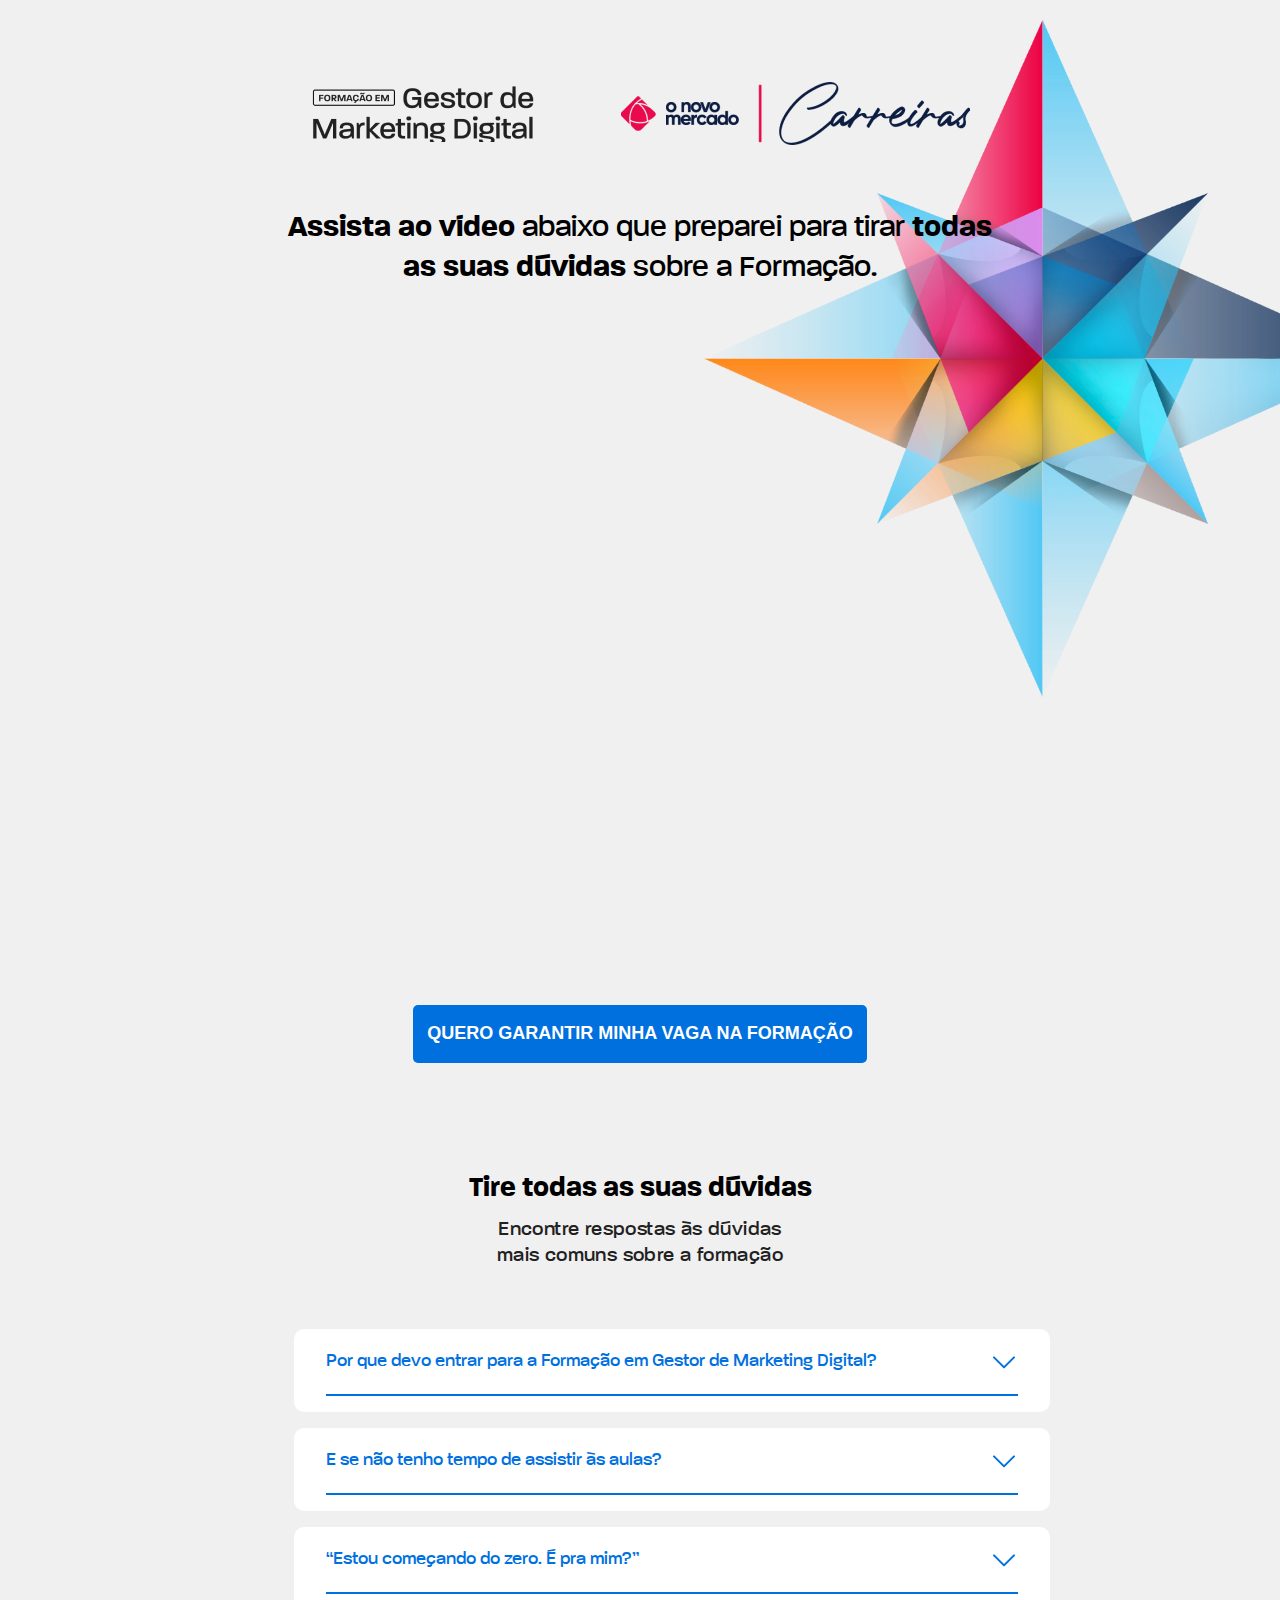
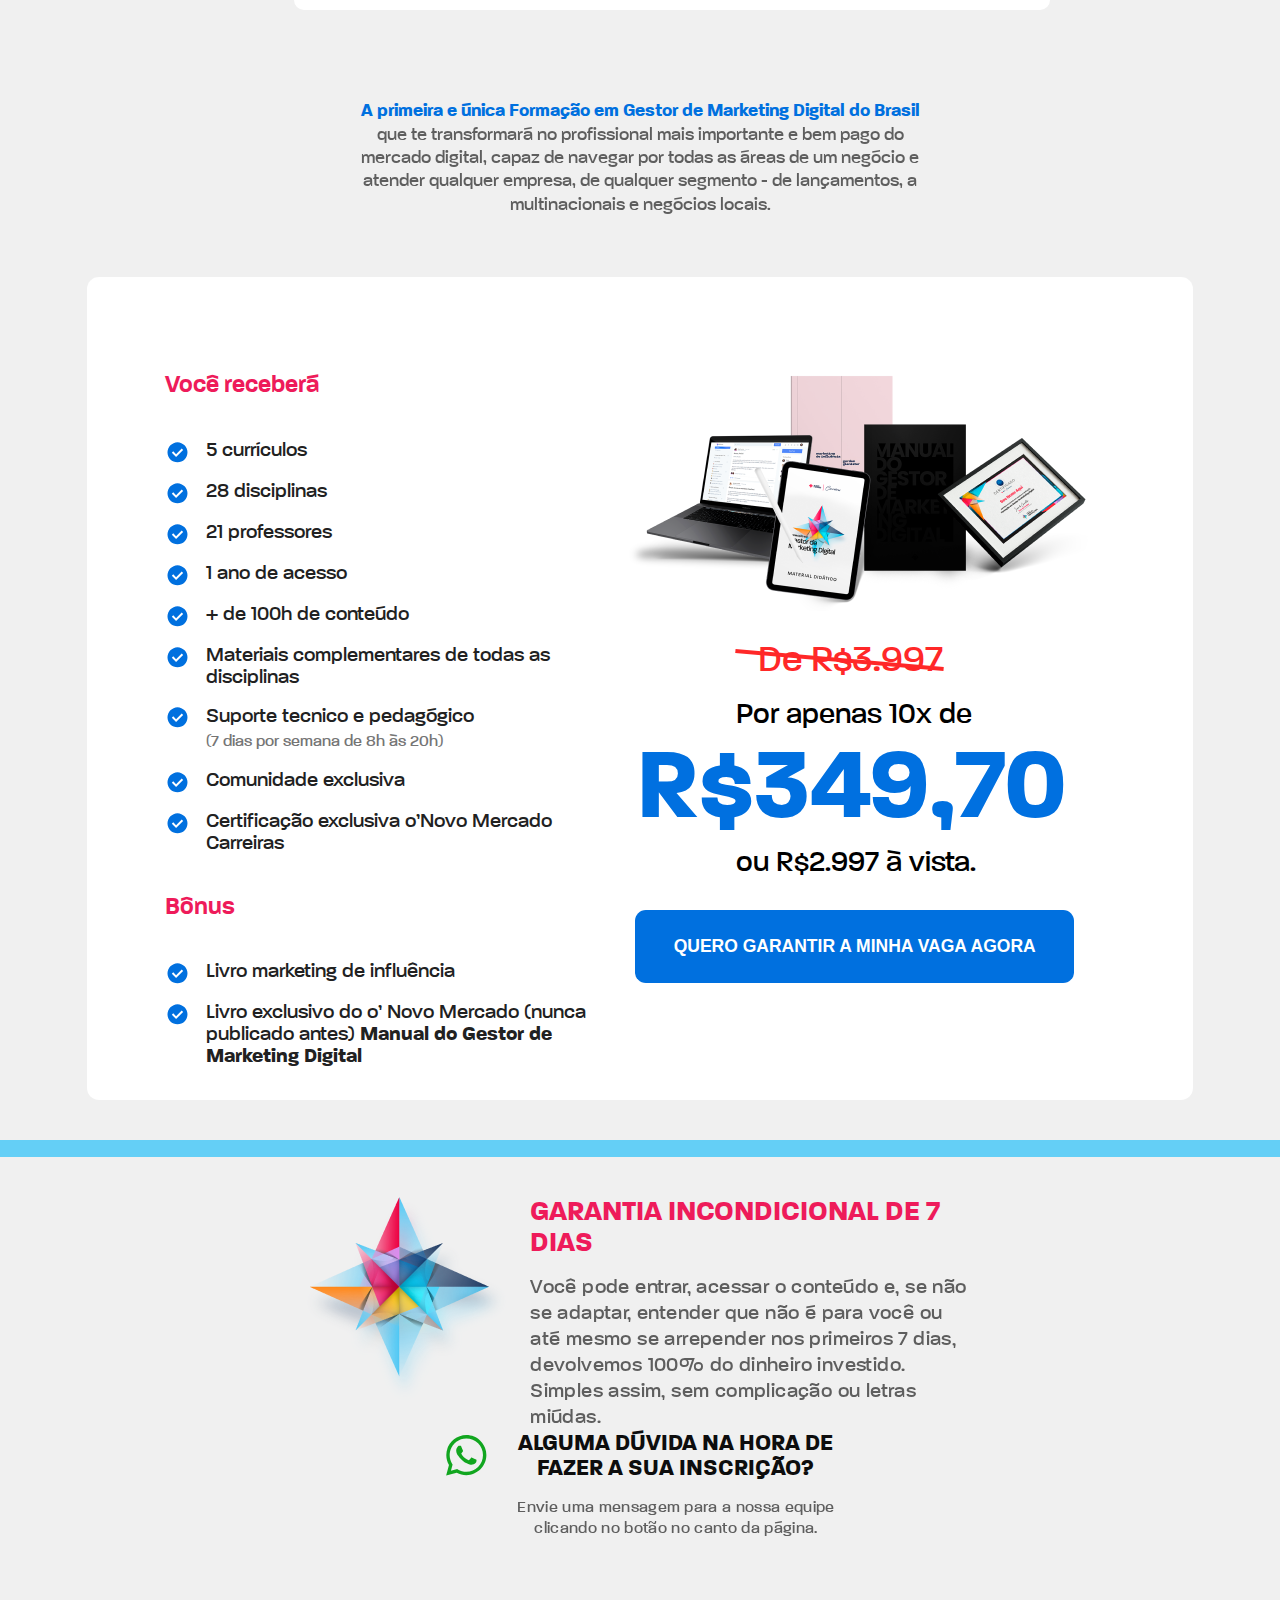
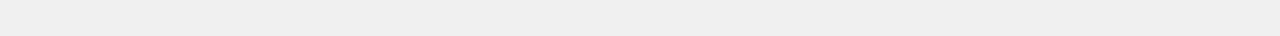
==== index.html @ 17fba499 "pop-up web e mobile e inicio da página de obrigado" ====
<!DOCTYPE html>
<html lang="pt-BR">
	<head>
		<meta charset="UTF-8" />
		<link rel="icon" type="image/svg+xml" href="https://onovomercado.com/wp-content/uploads/cropped-favicon_large-32x32.png" />
		<link rel="stylesheet" href="./src/fonts/Paralucent/stylesheet.css"> <!-- Fontes Paralucent -->
		<link rel="stylesheet" href="./src/css/style.css">
		<meta name="viewport" content="width=device-width, minimum-scale=1.0" />
		<title>Gestor de Marketing Digital</title>
	</head>
	<body>
		<img class="bussola" src="./src/images/fgmd_bussola.png" alt="bussola" title="bussola">

		<header class="logos">
			<img src="./src/images/logo_gestor_mkt.png" alt="Logo formação em gestor de marketing digital" title="Logo formação em gestor de marketing digital" class="logo_gestor_mkt">
			<img src="./src/images/logo_onm.png" alt="Logo O novo mercado" title="Logo O novo mercado" class="logo_onm">
		</header>

		<main>
			<section class="header_page">
				<h1><span class="bold">Assista ao vídeo</span> abaixo que preparei para tirar
					<span class="bold">todas as suas dúvidas</span> sobre a Formação.</h1>
					
				<div style="width: 100%;">
					<iframe class="video" height="596" src="https://www.youtube.com/embed/g1CAlRlchco" title="YouTube video player" frameborder="0" allow="accelerometer; autoplay; clipboard-write; encrypted-media; gyroscope; picture-in-picture; web-share" allowfullscreen></iframe>
				</div>

				<button class="cta call_to_action">quero garantir minha vaga na formação</button>
			</section>

			<section class="faq">
				<header>
					<h2>Tire todas as suas dúvidas</h2>
	
					<p>Encontre respostas às dúvidas</br> mais comuns sobre a formação</p>
				</header>

				<article>
					<div class="question">
						<h3>Por que devo entrar para a Formação em Gestor de Marketing Digital?</h3>
						<img src="./src/icons/CaretDown.svg" alt="icon down" title="icon down">
					</div>

					<p>
						A Formação em Gestor de Marketing Digital pode realmente ser uma virada de chave na sua carreira. 
						É um novo mundo de possibilidades por meio do digital, que permite trabalhar com salários muito acima das outras profissões. 
						A Formação te prepara para ser o profissional que o mercado digital exige: completo e versátil, 
						que saiba atuar em todas as frentes do marketing e que atenda os mais variados clientes - de lançamentos, 
						a multinacionais e negócios locais. O foco da nossa Formação é qualificar profissionais para se destacar no mercado
					</p>
				</article>

				<article>
					<div class="question">
						<h3>E se não tenho tempo de assistir às aulas?</h3>
						<img src="./src/icons/CaretDown.svg" alt="icon down" title="icon down">
					</div>

					<p>
						Não se preocupe, o acesso à Formação dura 1 ano. São 365 dias de acesso às disciplinas, os materiais didáticos,
						a comunidade exclusiva, e os bônus. De qualquer lugar que estiver, basta ter acesso a internet. 
						Isso te permite assistir as aulas no seu próprio ritmo, quantas vezes quiser.
					</p>
				</article>

				<article>
					<div class="question">
						<h3>“Estou começando do zero. É pra mim?”</h3>
						<img src="./src/icons/CaretDown.svg" alt="icon down" title="icon down">
					</div>

					<p>
						Uma das coisas que nos deixa orgulhosos sobre a nossa Formação é que ela atende tanto quem está começando agora, 
						quanto quem já é experiente no mercado digital. Temos aulas que vão do básico ao avançado, 
						com conteúdos que vão dos fundamentos do marketing à gestão estratégica, de produto, de pessoas, de qualidade… 
						Além disso, temos exercícios práticos e monitoria frequente com gestores de marketing experientes, 
						que irão te ajudar com todas as dúvidas, além de fazer lives sobre temas específicos. 
						É o ambiente perfeito para te levar do zero ao profissional.
					</p>
				</article>

			</section>

			<section class="informations">
				<header>
					<h2>A primeira e única Formação em Gestor de Marketing Digital do Brasil</h2>
					<p>que te transformará no profissional mais importante e bem pago do mercado digital, capaz de navegar por todas as áreas de um negócio 
						e atender qualquer empresa, de qualquer segmento - de lançamentos, a multinacionais e negócios locais.</p>
				</header>

				<div class="box_information">
					<div class="receive">
						<h3>Você receberá</h3>

						<article>
							<img src="./src/icons/check_circle.svg" alt="icon check" title="icon check">
							<h4>5 currículos</h4>
						</article>

						<article>
							<img src="./src/icons/check_circle.svg" alt="icon check" title="icon check">
							<h4>28 disciplinas</h4>
						</article>

						<article>
							<img src="./src/icons/check_circle.svg" alt="icon check" title="icon check">
							<h4>21 professores</h4>
						</article>

						<article>
							<img src="./src/icons/check_circle.svg" alt="icon check" title="icon check">
							<h4>1 ano de acesso</h4>
						</article>

						<article>
							<img src="./src/icons/check_circle.svg" alt="icon check" title="icon check">
							<h4>+ de 100h de conteúdo</h4>
						</article>

						<article>
							<img src="./src/icons/check_circle.svg" alt="icon check" title="icon check">
							<h4>Materiais complementares de todas as disciplinas</h4>
						</article>

						<article>
							<img src="./src/icons/check_circle.svg" alt="icon check" title="icon check">
							<h4 class="support">Suporte tecnico e pedagógico </br>
								<span>(7 dias por semana de 8h às 20h)</span>
							</h4>
						</article>

						<article>
							<img src="./src/icons/check_circle.svg" alt="icon check" title="icon check">
							<h4>Comunidade exclusiva</h4>
						</article>

						<article>
							<img src="./src/icons/check_circle.svg" alt="icon check" title="icon check">
							<h4>Certificação exclusiva o’Novo Mercado Carreiras</h4>
						</article>

						<h3>Bônus</h3>

						<article>
							<img src="./src/icons/check_circle.svg" alt="icon check" title="icon check">
							<h4>Livro marketing de influência</h4>
						</article>

						<article>
							<img src="./src/icons/check_circle.svg" alt="icon check" title="icon check">
							<h4>Livro exclusivo do o’ Novo Mercado (nunca publicado antes) <span class="bold">Manual do Gestor de Marketing Digital</span></h4>
						</article>
					</div>

					<div class="price">
						<img class="mockup" src="./src/images/mockups_entregaveis.png" alt="Mockups" title="Mockups">

						<article>
							<h4>De R$3.997</h4>

							<hr class="line">
	
							<h4><span>Por apenas 10x de</span> <span>R$349,70</span> <span>ou R$2.997 à vista.</span></h4>
	
							<button class="cta">QUERO GARANTIR A MINHA VAGA AGORA</button>
						</article>
					</div>
				</div>
			</section>
		</main>

		<footer>
			<article class="guarantee">
				<img src="./src/images/fgmd_bussola_com_sombra.png" alt="bussola" title="bussola">
	
				<div>
					<h3>GARANTIA INCONDICIONAL DE 7 DIAS</h3>
					<p>Você pode entrar, acessar o conteúdo e, se não se adaptar, entender que não é para você ou até mesmo se arrepender nos primeiros 7 dias,
						devolvemos 100% do dinheiro investido. Simples assim, sem complicação ou letras miúdas.</p>
				</div>
			</article>

			<article class="doubt">
				<img src="./src/icons/ic_baseline-whatsapp.svg" alt="icon whatsapp" title="icon whatsapp">
	
				<div>
					<h3>ALGUMA DÚVIDA NA HORA DE FAZER A SUA INSCRIÇÃO?</h3>
					<p>Envie uma mensagem para a nossa equipe clicando no botão no canto da página.</p>
				</div>
			</article>
		</footer>

		<!-- Abertura do pop-up -->
		<dialog>
			<div class="close">
				<svg width="20" height="20" viewBox="0 0 20 20" fill="none" xmlns="http://www.w3.org/2000/svg">
					<rect x="2.12134" y="0.0459595" width="24" height="3" transform="rotate(45 2.12134 0.0459595)" fill="#DD004A"></rect>
					<rect x="0.454102" y="16.9706" width="24" height="3" transform="rotate(-45 0.454102 16.9706)" fill="#DD004A"></rect>
				</svg>
			</div>

			<p>Falta pouco para você dar início na sua jornada como Gestor de Marketing Digital e se tornar o profissional mais importante do mercado digital.</p>

			<span>Preencha os dados abaixo para prosseguir com sua inscrição.</span>

			<div class="input-icons">
				<img src="./src/icons/User.svg" alt="icon user" title="icon user">
				<input type="text" name="name" id="name" placeholder="seu nome">
			</div>

			<div class="input-icons">
				<img src="./src/icons/EnvelopeSimple.svg" alt="icon email" title="icon email">
				<input type="email" name="email" id="email" placeholder="seu melhor e-mail">
			</div>

			<div class="input-icons">
				<img src="./src/icons/WhatsappLogo.svg" alt="icon whatsapp" title="icon whatsapp">
				<input type="tel" name="phone" id="phone" placeholder="seu whatsapp" onkeyup="handlePhone(event)">
			</div>

			<p class="term_policy">Clicando no botão, você concorda com nossos 
				<a href="https://onovomercado.com/termos-de-uso/?_gl=1*1yokhzk*_gcl_aw*R0NMLjE2ODgzMjcyNTMuQ2owS0NRand3SVNsQmhENkFSSXNBRVNBbXA1bnJMbzdhNTZCN3R3aGxaNWktNnFkMDJraWw5TXNuY0l2cDFmQUdkME5GbEdFdDVCV0V5Y2FBandwRUFMd193Y0I.*_gcl_au*NjcxMDgyNTgwLjE2ODUxMzg3ODg.&_ga=2.68649942.674687707.1688327253-1268296409.1685138789&_gac=1.26681039.1688327253.Cj0KCQjwwISlBhD6ARIsAESAmp5nrLo7a56B7twhlZ5i-6qd02kil9MsncIvp1fAGd0NFlGEt5BWEycaAjwpEALw_wcB" target="_blank" rel="noopener noreferrer">termos</a> 
				e <a href="https://onovomercado.com/politica-de-privacidade/?_gl=1*1iydssi*_gcl_aw*R0NMLjE2ODgzMjcyNTMuQ2owS0NRand3SVNsQmhENkFSSXNBRVNBbXA1bnJMbzdhNTZCN3R3aGxaNWktNnFkMDJraWw5TXNuY0l2cDFmQUdkME5GbEdFdDVCV0V5Y2FBandwRUFMd193Y0I.*_gcl_au*NjcxMDgyNTgwLjE2ODUxMzg3ODg.&_ga=2.40397029.674687707.1688327253-1268296409.1685138789&_gac=1.27728974.1688327253.Cj0KCQjwwISlBhD6ARIsAESAmp5nrLo7a56B7twhlZ5i-6qd02kil9MsncIvp1fAGd0NFlGEt5BWEycaAjwpEALw_wcB" target="_blank" rel="noopener noreferrer">política</a>.</p>

			<a href="./thanks.html"><input type="button" value="CONTINUAR"></a>
		</dialog>

		<script src="./src/js/main.js"></script>
	</body>
</html>
---- src/fonts/Paralucent/stylesheet.css ----
@font-face {
    font-family: 'Paralucent';
    src: url('Paralucent-Thin.woff2') format('woff2'),
        url('Paralucent-Thin.woff') format('woff'),
        url('Paralucent-Thin.ttf') format('truetype');
    font-weight: 100;
    font-style: normal;
    font-display: swap;
}

@font-face {
    font-family: 'Paralucent';
    src: url('Paralucent-Light.woff2') format('woff2'),
        url('Paralucent-Light.woff') format('woff'),
        url('Paralucent-Light.ttf') format('truetype');
    font-weight: 300;
    font-style: normal;
    font-display: swap;
}

@font-face {
    font-family: 'Paralucent';
    src: url('Paralucent-Bold.woff2') format('woff2'),
        url('Paralucent-Bold.woff') format('woff'),
        url('Paralucent-Bold.ttf') format('truetype');
    font-weight: bold;
    font-style: normal;
    font-display: swap;
}

@font-face {
    font-family: 'Paralucent';
    src: url('Paralucent-Medium.woff2') format('woff2'),
        url('Paralucent-Medium.woff') format('woff'),
        url('Paralucent-Medium.ttf') format('truetype');
    font-weight: 500;
    font-style: normal;
    font-display: swap;
}

@font-face {
    font-family: 'Paralucent';
    src: url('Paralucent-DemiBold.woff2') format('woff2'),
        url('Paralucent-DemiBold.woff') format('woff'),
        url('Paralucent-DemiBold.ttf') format('truetype');
    font-weight: 600;
    font-style: normal;
    font-display: swap;
}
---- src/css/style.css ----
:root {
  font-family: "Paralucent";
  line-height: 1.5;
  font-weight: 400;
  /* border-color: none; */
}

html, body {
  overflow-x: hidden;
}

body {
  /* max-width: 1920px; deixar depois responsivo o site para esse tamanho de tela  */
  background-color: #F0F0F0;
  margin: 0;
  padding: 0;
  border: 0;
}

.bussola {
  position: absolute;
  right: 0%;
  top: 20px;
  width: 45%;
  /* height: 1031px; */
  z-index: -1;
}

span.bold {
  font-weight: 700;
}

header.logos {
  display: flex;
  justify-content: center;
  align-items: center;
  flex-wrap: wrap;
  margin-top: 82px;
}

header .logo_gestor_mkt {
  width: 224px;
  height: 57px;
}

header .logo_onm {
  width: 349px;
  height: 63px;
  margin-left: 86px;
}

.header_page {
  /* display: flex;
  justify-content: center;
  flex-direction: column; */
  text-align: center;
}

.header_page h1 {
  color: #000;
  text-align: center;
  font-size: 30px;
  font-style: normal;
  font-weight: 500;
  line-height: 133.4%;
  max-width: 705px;
  margin: 64px auto 47px auto;
}

/* .header_page h1 span {
  font-weight: 700;
} */

.video {
  /* margin: 0 20% 0 20%; */
  width: 56.875%;
}

.call_to_action {
  color: #fff;
  font-size: 18px;
  font-weight: 700;
  text-transform: uppercase;
  border-radius: 5px;
  background-color: #0070DF;
  max-width: 465px;
  height: 58px;
  border: 0;
  padding: 10px 14px;
  margin-top: 65px;
  margin-bottom: 89px;
  cursor: pointer;
}

.faq {
  display: flex;
  flex-direction: column;
  align-items: center;
  gap: 16px;
  max-width: 692px;
  /* width: 100%; */
  margin: 0 auto;
}

.faq header h2 {
  color: #000;
  text-align: center;
  font-size: 28px;
  font-style: normal;
  font-weight: 700;
  line-height: 93.4%;
  margin-bottom: 16px;
}

.faq header p {
  color: #212121;
  text-align: center;
  font-size: 20px;
  font-style: normal;
  font-weight: 500;
  line-height: 130%;
  letter-spacing: 0.4px;
  margin: 0 0 44px 0;
}

.faq article {
  display: flex;
  padding: 16px 32px;
  flex-direction: column;
  align-items: flex-start;
  gap: 8px;
  align-self: stretch;
  background-color: #fff;
  border-radius: 10px;
  /* max-width: 692px; */
  width: 100%;
  margin: 0 auto;
  cursor: pointer;
}

.faq article .question {
  display: flex;
  flex-direction: row;
  justify-content: space-between;
  align-items: center;
  border-bottom: 2px solid #0070DF;
  width: 100%;
  padding-bottom: 16px;
}

.faq article .question h3 {
  color: #0070DF;
  font-size: 18px;
  font-style: normal;
  font-weight: 500;
  line-height: 133.4%;
  margin: 0;
}

.faq article p {
  color: #212121;
  font-size: 16px;
  font-style: normal;
  font-weight: 500;
  line-height: 130%;
  letter-spacing: 0.32px;
  opacity: 0.699999988079071;
  display: none;
  transition: display 1.4s ease;
}

.faq article.active > p {
  display: block;
  animation: fade 1s ease-in-out;
}

.faq article .question img {
  transition: transform 0.5s ease-in;
}

.faq article.active .question img {
  transform: rotate(180deg);
}

@keyframes fade {
  from {
    opacity: 0;
    transform: translateY(-10px);
  }
  do {
    opacity: 1;
    transform: translateY(0px);
  }
}

.informations {
  margin-bottom: 40px;
}

.informations > header {
  margin: 90px auto 60px auto;
  max-width: 600px;
}

.informations > header h2 {
  color: #0070DF;
  font-weight: 700;
  text-align: center;
  font-size: 18px;
  font-style: normal;
  line-height: 130%;
  /* width: 600px; */
  margin: 0 auto;
}

.informations > header p {
  color: #212121;
  text-align: center;
  font-size: 18px;
  font-style: normal;
  line-height: 130%;
  /* width: 549px; */
  margin: 0 auto;
  opacity: 0.699999988079071;
}

.informations .box_information {
  display: flex;
  justify-content: space-between;
  flex-direction: row;
  flex-wrap: wrap;
  background-color: #FFF;
  /* width: 68%; */
  max-width: 1012px;
  margin: 0 auto;
  border-radius: 11.916px;
  border: 16px solid rgba(254, 254, 254, 0.26);
  padding-left: 62.49px;
  padding-top: 56.36px;
}

.informations .box_information h3 {
  color: #EE1B5A;
  font-size: 24px;
  font-style: normal;
  font-weight: 600;
  line-height: 110%;
  padding-bottom: 16px;
}

.informations .box_information article {
  display: flex;
  align-items: flex-start;
  flex-direction: row;
  padding-bottom: 16px;
}

.informations .box_information article h4 {
  padding-left: 16px;
  color: #212121;
  font-size: 20px;
  font-style: normal;
  font-weight: 500;
  line-height: 110%;
  margin: 0;
  max-width: 410px;
}

.informations .box_information article .support {
  line-height: 120%;
}

.informations .box_information article .support span {
  color: hsla(0, 0%, 46%, 1);
  font-size: 16px;
}

/* .informations .box_information .price .mockup {
  width: 497.905px;
  height: 280.071px;
} */

.informations .box_information .price {
  padding-right: 58.13px;
}

.informations .box_information .price .mockup {
  width: 100%;
}

.informations .box_information .price > article {
  width: 88%;
  display: flex;
  flex-direction: column;
  gap: 27.16px;
}

.informations .box_information .price > article h4:first-child {
  color: #FF2828;
  text-align: center;
  font-size: 36.617px;
  font-style: normal;
  font-weight: 500;
  text-align: center;
  line-height: 130%;
  width: 100%;
  padding: 0;
  padding-left: 25px;
}

.informations .box_information .price > article .line {
  width: 205.158px;
  transform: rotate(5deg);
  border: 2px solid #FF2828;
  margin-top: -55px;
}

.informations .box_information .price > article h4 span:nth-child(1n) {
  color: #000;
  text-align: center;
  font-size: 28.677px;
  font-style: normal;
  font-weight: 500;
  line-height: 130%;
  padding-left: 100px;
}

.informations .box_information .price > article h4:nth-child(3) span:nth-child(2) {
  color: hsla(210, 100%, 44%, 1);
  font-size: 100.617px;
  font-weight: 700;
  line-height: 110%;
  padding-left: 0px;
}

.informations .box_information .price > article button {
  width: 100%;
  padding: 26.01px 34.681px;
  border-radius: 10.838px;
  font-size: 17.508px;
  margin: 0;
  background-color: #0070DF;
  color: #FFF;
  border: 0;
  font-weight: 700;
  margin-left: 15px;
  cursor: pointer;
}

footer {
  width: 100%;
  border-top: 17px solid #64CFF6;
  padding-top: 40px;
  margin-bottom: 95.76px;
}

footer > article.guarantee {
  display: flex;
  width: 52%;
  align-items: flex-start;
  gap: 23px;
  margin: 0 auto;
}

footer > article div {
  display: flex;
  flex-direction: column;
}

footer > article.guarantee h3 {
  color: #EE1B5A;
  font-size: 28px;
  font-style: normal;
  font-weight: 700;
  line-height: 110%;
  margin: 0;
  margin-bottom: 16px;
}

footer > article.guarantee p {
  color: #212121;
  font-size: 20px;
  font-style: normal;
  font-weight: 500;
  line-height: 130%;
  letter-spacing: 0.4px;
  opacity: 0.699999988079071;
  margin: 0;
}

footer article.doubt {
  width: 31%;
  display: flex;
  align-items: flex-start;
  gap: 23px;
  margin: 0 auto;
}

footer article.doubt h3 {
  color: #0D0D0D;
  text-align: center;
  font-size: 23.107px;
  font-style: normal;
  font-weight: 700;
  line-height: 110%;
  margin: 0;
  margin-bottom: 16px;
}

footer article.doubt p {
  color: #212121;
  text-align: center;
  font-size: 16.175px;
  font-style: normal;
  font-weight: 500;
  line-height: 130%;
  letter-spacing: 0.324px;
  opacity: 0.699999988079071;
  margin: 0;
}

dialog { 
  border: none;
  border-radius: 20px;
  max-width: 500px;
  z-index: 2;
  padding: 45px 110px;
  background-color: #F0F0F0;
}

dialog .close {
  position: relative;
  text-align: right;
  left: 15%;
}

dialog .close svg {
  cursor: pointer;
}

dialog p {
  color: #8E8E8E;
  text-align: center;
  font-size: 20px;
  font-style: normal;
  font-weight: 500;
  line-height: 120%;
}

dialog span {
  color: #EE1B5A;
  text-align: center;
  font-size: 28px;
  font-style: normal;
  font-weight: 600;
  line-height: 120%;
  display: inline-flex;
}

dialog .input-icons img {
  position: absolute;
  padding-top: 17px;
  padding-left: 40px;
  color: green;
  min-width: 24px;
  text-align: center;
}

dialog input {
  display: flex;
  width: 71%;
  padding: 21px 40px;
  margin: 10px auto;
  justify-content: center;
  align-items: center;
}

dialog .term_policy {
  color: #8E8E8E;
  text-align: center;
  font-size: 14px;
  font-style: normal;
  font-weight: 500;
  line-height: 120%;
}

dialog a {
  text-decoration: none;
}

dialog input[type=button] {
  display: flex;
  padding: 16px 86px;
  align-items: flex-start;
  gap: 8.002px;
  border-radius: 4px;
  background-color: #0070DF;
  border: 0;
  color: #FFF;
  text-align: center;
  font-size: 20px;
  font-style: normal;
  font-weight: 700;
  line-height: 110%;
  letter-spacing: 0.4px;
  cursor: pointer;
}

@media (max-width: 60em) {
  
}

@media (max-width: 25.875em) {

  body {
    width: 100%;
  }

  .bussola {
    width: 569px;
    height: 569px;
    left: 129px;
    top: -284px;
  }

  header.logos {
    flex-direction: column-reverse;
  }

  header .logo_onm {
    margin-left: 0;
    width: 138px;
    height: 25px;
  }

  header .logo_gestor_mkt {
    width: 149px;
    height: 42px;
    margin-top: 10px;
  }

  .header_page h1 {
    font-size: 20px;
    margin: 30px 42px;
  }

  .video {
    width: 352px;
    height: 179px;
  }

  .call_to_action {
    font-size: 16px;
    margin: 30px 65px;
  }

  .faq header p {
    margin-bottom: 10px;
  }

  .faq article {
    margin-left: 16px;
    margin-right: 16px;
    width: calc(100% - 96px);
  }

  .informations > header {
    background-color: #FFF;
    border-radius: 8px;
    padding: 32px 34px;
    margin: 29px 16px;
  }

  .informations .box_information {
    padding: 37px 19px;
    /* width: 100%; */
    margin-left: 16px;
    margin-right: 16px;
  }

  .informations .box_information h3 {
    padding-bottom: 0;
  }

  .informations .box_information .price > article h4:first-child {
    font-size: 25.492px;
    padding-left: 0;
  }

  .informations .box_information .price > article .line {
    width: 158.143px;
    margin-top: -50px;
  }

  .informations .box_information .price > article h4 span:nth-child(1n) {
    padding-left: 48px;
    font-size: 19.965px;
  }

  .informations .box_information .price > article h4:nth-child(3) span:nth-child(2) {
    font-size: 70.617px;
  }

  .informations .box_information .price > article h4:nth-child(3) {
    font-size: 19.965px;
  }

  footer > article.guarantee {
    flex-wrap: wrap;
    width: 80%;
    justify-content: center;
  }

  footer > article.guarantee h3 {
    text-align: center;
    padding: 0 40px;
  }

  footer > article.guarantee p {
    text-align: center;
  }

  footer article.doubt {
    width: 100%;
    margin: 40px 20px 20px 20px;
  }

  footer article.doubt h3 {
    font-size: 18px;
    width: 88%;
  }

  footer article.doubt p {
    font-size: 14px;
    width: 88%;
  }

  dialog {
    width: 331px;
    padding: 17.8px 24.5px 32.4px 24.5px;
  }

  dialog .close {
    left: 2%;
  }

  dialog p {
    font-size: 14px;
  }

  dialog span {
    font-size: 19px;
  }

  dialog .input-icons img {
    padding-left: 15px;
  }

  dialog .term_policy {
    font-size: 10px;
  }

  dialog input[type=button] {
    width: calc(100% - 12px);
    font-size: 19px;
  }
}
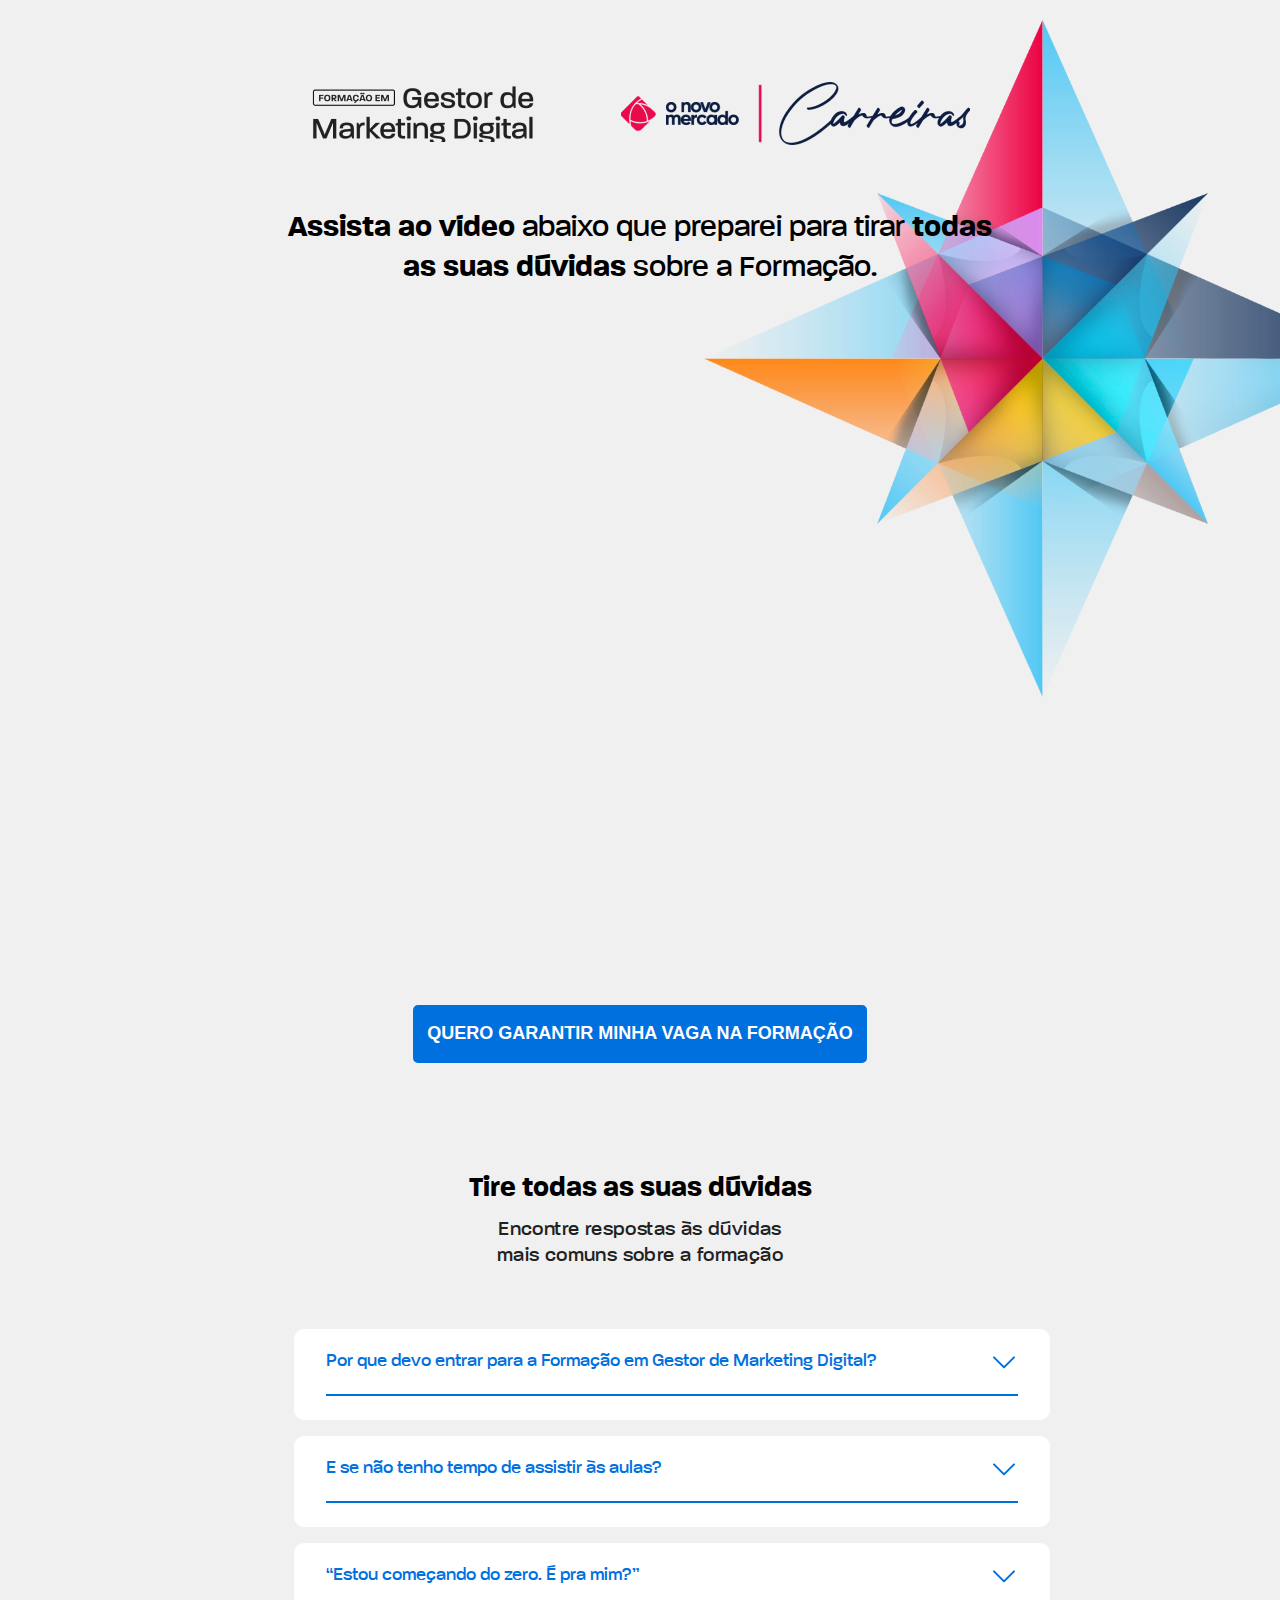
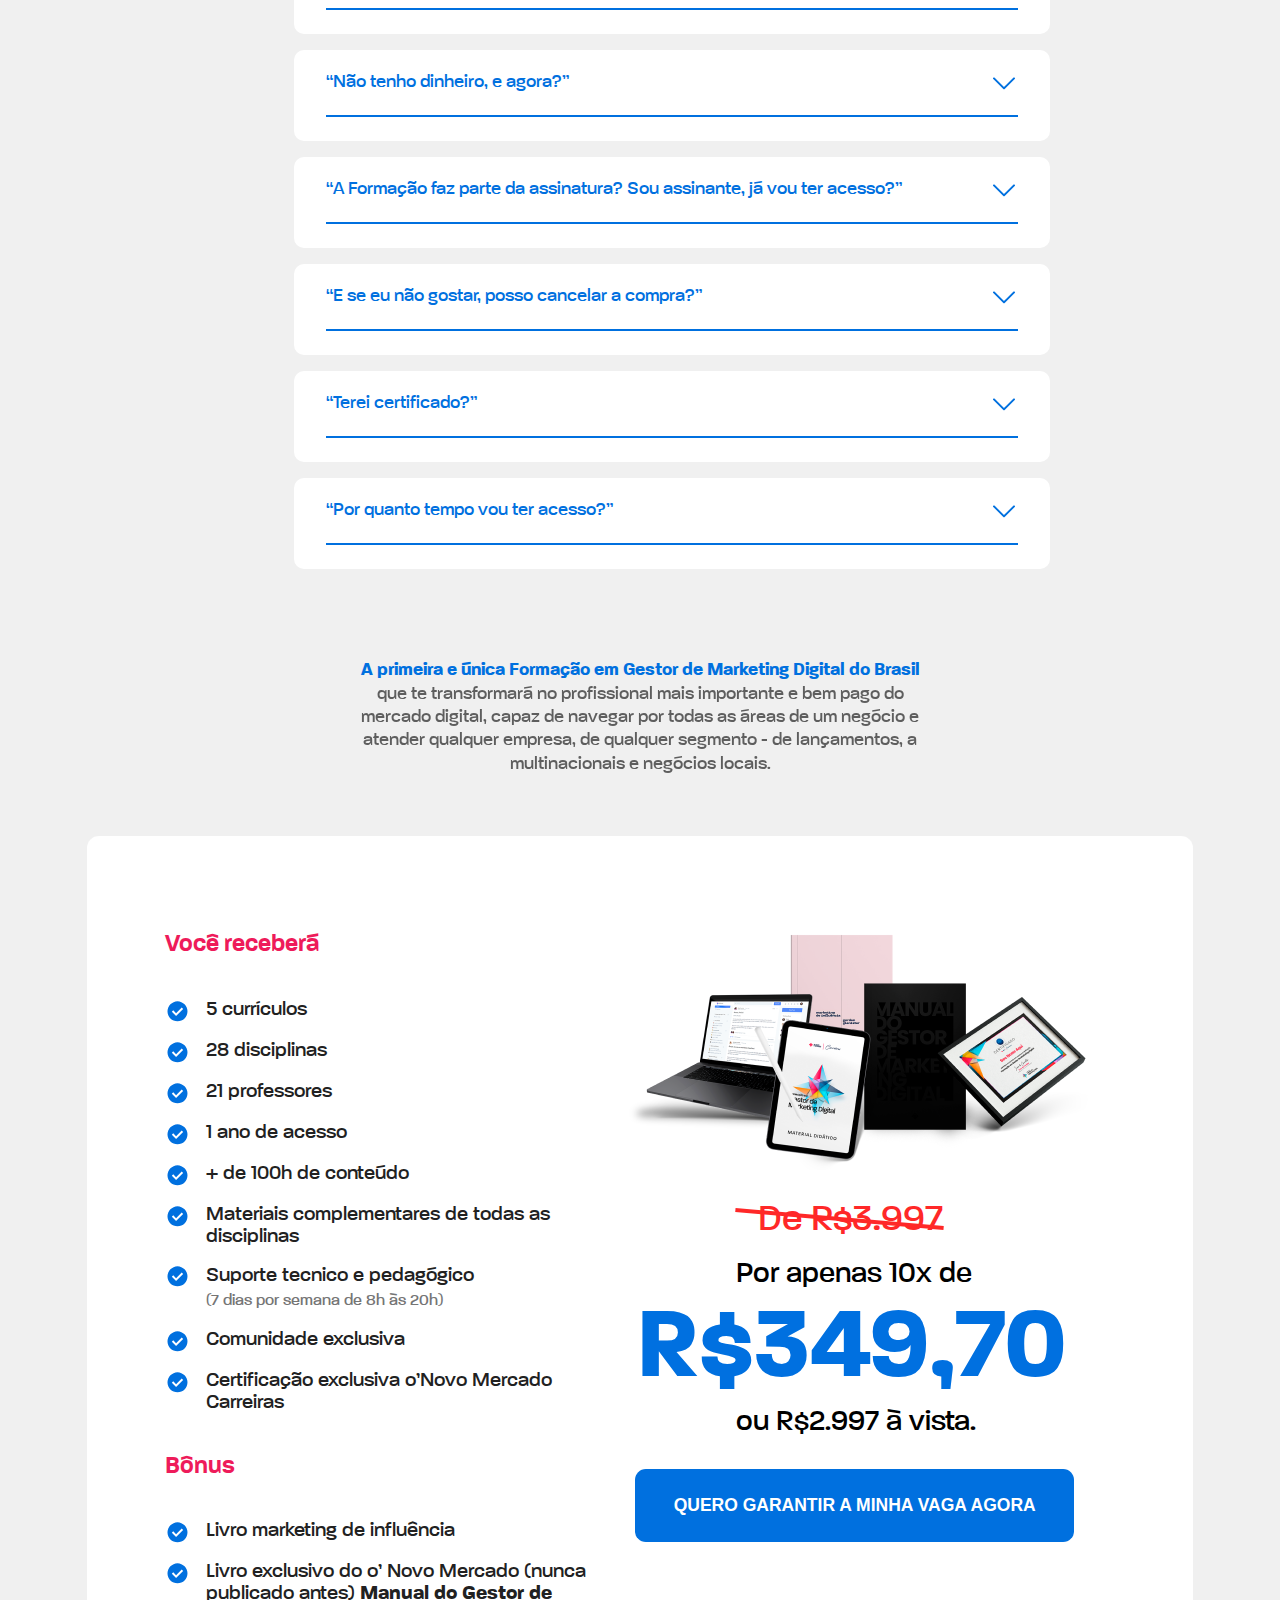
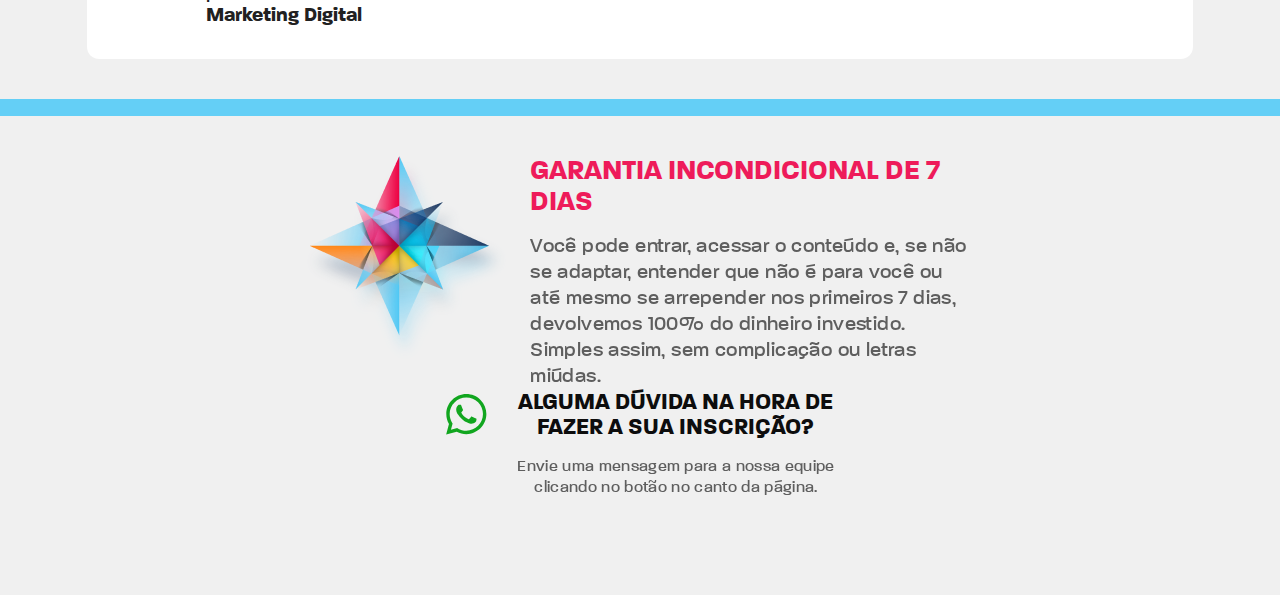
==== commit 54466e1c: "Correção no efeito de sinfonia no FAQ" ====
--- a/index.html
+++ b/index.html
@@ -35,48 +35,129 @@
 					<p>Encontre respostas às dúvidas</br> mais comuns sobre a formação</p>
 				</header>
 
-				<article>
+				<article class="wrapper">
 					<div class="question">
 						<h3>Por que devo entrar para a Formação em Gestor de Marketing Digital?</h3>
 						<img src="./src/icons/CaretDown.svg" alt="icon down" title="icon down">
 					</div>
 
-					<p>
-						A Formação em Gestor de Marketing Digital pode realmente ser uma virada de chave na sua carreira. 
-						É um novo mundo de possibilidades por meio do digital, que permite trabalhar com salários muito acima das outras profissões. 
-						A Formação te prepara para ser o profissional que o mercado digital exige: completo e versátil, 
-						que saiba atuar em todas as frentes do marketing e que atenda os mais variados clientes - de lançamentos, 
-						a multinacionais e negócios locais. O foco da nossa Formação é qualificar profissionais para se destacar no mercado
-					</p>
-				</article>
-
-				<article>
+					<div class="content">
+						<p>
+							A Formação em Gestor de Marketing Digital pode realmente ser uma virada de chave na sua carreira. 
+							É um novo mundo de possibilidades por meio do digital, que permite trabalhar com salários muito acima das outras profissões. 
+							A Formação te prepara para ser o profissional que o mercado digital exige: completo e versátil, 
+							que saiba atuar em todas as frentes do marketing e que atenda os mais variados clientes - de lançamentos, 
+							a multinacionais e negócios locais. O foco da nossa Formação é qualificar profissionais para se destacar no mercado
+						</p>
+					</div>
+				</article>
+
+				<article class="wrapper">
 					<div class="question">
 						<h3>E se não tenho tempo de assistir às aulas?</h3>
 						<img src="./src/icons/CaretDown.svg" alt="icon down" title="icon down">
 					</div>
 
-					<p>
-						Não se preocupe, o acesso à Formação dura 1 ano. São 365 dias de acesso às disciplinas, os materiais didáticos,
-						a comunidade exclusiva, e os bônus. De qualquer lugar que estiver, basta ter acesso a internet. 
-						Isso te permite assistir as aulas no seu próprio ritmo, quantas vezes quiser.
-					</p>
-				</article>
-
-				<article>
+					<div class="content">
+						<p>
+							Não se preocupe, o acesso à Formação dura 1 ano. São 365 dias de acesso às disciplinas, os materiais didáticos,
+							a comunidade exclusiva, e os bônus. De qualquer lugar que estiver, basta ter acesso a internet. 
+							Isso te permite assistir as aulas no seu próprio ritmo, quantas vezes quiser.
+						</p>
+					</div>
+				</article>
+
+				<article class="wrapper">
 					<div class="question">
 						<h3>“Estou começando do zero. É pra mim?”</h3>
 						<img src="./src/icons/CaretDown.svg" alt="icon down" title="icon down">
 					</div>
 
-					<p>
-						Uma das coisas que nos deixa orgulhosos sobre a nossa Formação é que ela atende tanto quem está começando agora, 
-						quanto quem já é experiente no mercado digital. Temos aulas que vão do básico ao avançado, 
-						com conteúdos que vão dos fundamentos do marketing à gestão estratégica, de produto, de pessoas, de qualidade… 
-						Além disso, temos exercícios práticos e monitoria frequente com gestores de marketing experientes, 
-						que irão te ajudar com todas as dúvidas, além de fazer lives sobre temas específicos. 
-						É o ambiente perfeito para te levar do zero ao profissional.
-					</p>
+					<div class="content">
+						<p>
+							Uma das coisas que nos deixa orgulhosos sobre a nossa Formação é que ela atende tanto quem está começando agora, 
+							quanto quem já é experiente no mercado digital. Temos aulas que vão do básico ao avançado, 
+							com conteúdos que vão dos fundamentos do marketing à gestão estratégica, de produto, de pessoas, de qualidade… 
+							Além disso, temos exercícios práticos e monitoria frequente com gestores de marketing experientes, 
+							que irão te ajudar com todas as dúvidas, além de fazer lives sobre temas específicos. 
+							É o ambiente perfeito para te levar do zero ao profissional.
+						</p>
+					</div>
+				</article>
+
+				<article class="wrapper">
+					<div class="question">
+						<h3>“Não tenho dinheiro, e agora?”</h3>
+						<img src="./src/icons/CaretDown.svg" alt="icon down" title="icon down">
+					</div>
+
+					<div class="content">
+						<p>
+							Não se preocupe, você pode optar por dividir o valor em dois cartões de crédito, 
+							parcelados em até 10 vezes. Nesse meio tempo, você já será capaz de aplicar os conhecimentos 
+							adquiridos com a formação e ter mais que o retorno financeiro investido.
+						</p>
+					</div>
+				</article>
+				
+				<article class="wrapper">
+					<div class="question">
+						<h3>“A Formação faz parte da assinatura? Sou assinante, já vou ter acesso?”</h3>
+						<img src="./src/icons/CaretDown.svg" alt="icon down" title="icon down">
+					</div>
+
+					<div class="content">
+						<p>
+							Não. A Formação em Gestor de Marketing Digital  é um produto diferente da assinatura 
+							d’O Novo Mercado, que precisa ser adquirido à parte, e foi pensada exclusivamente 
+							para formar os profissionais mais completos dessa área.
+						</p>
+					</div>
+				</article>
+
+				<article class="wrapper">
+					<div class="question">
+						<h3>“E se eu não gostar, posso cancelar a compra?”</h3>
+						<img src="./src/icons/CaretDown.svg" alt="icon down" title="icon down">
+					</div>
+
+					<div class="content">
+						<p>
+							Não se preocupe, nós oferecemos uma garantia incondicional de 7 dias. 
+							Você pode experimentar o conteúdo dentro desse período e, se não se 
+							adaptar ou sentir que não foi feito para você, é só solicitar o cancelamento 
+							e reembolso do valor dentro desse prazo.
+						</p>
+					</div>
+				</article>
+
+				<article class="wrapper">
+					<div class="question">
+						<h3>“Terei certificado?”</h3>
+						<img src="./src/icons/CaretDown.svg" alt="icon down" title="icon down">
+					</div>
+
+					<div class="content">
+						<p>
+							Sim! Todo aluno que finalizar a Formação em Gestor de Marketing poderá realizar a 
+							avaliação de certificação d’O Novo Mercado Carreiras. Ao atingir a pontuação necessária, 
+							o seu certificado da maior plataforma de negócios digitais do país estará garantido.
+						</p>
+					</div>
+				</article>
+
+				<article class="wrapper">
+					<div class="question">
+						<h3>“Por quanto tempo vou ter acesso?”</h3>
+						<img src="./src/icons/CaretDown.svg" alt="icon down" title="icon down">
+					</div>
+
+					<div class="content">
+						<p>
+							Você tem um ano inteiro para conseguir acessar e aproveitar muito o conteúdo. 
+							E, durante esse período, é possível assistir a cada uma das aulas quantas vezes desejar.
+						</p>
+					</div>
 				</article>
 
 			</section>
@@ -199,6 +280,10 @@
 				</svg>
 			</div>
 
+			<div class="message">
+				Por favor preencha o campo nome
+			</div>
+
 			<p>Falta pouco para você dar início na sua jornada como Gestor de Marketing Digital e se tornar o profissional mais importante do mercado digital.</p>
 
 			<span>Preencha os dados abaixo para prosseguir com sua inscrição.</span>
@@ -222,7 +307,7 @@
 				<a href="https://onovomercado.com/termos-de-uso/?_gl=1*1yokhzk*_gcl_aw*R0NMLjE2ODgzMjcyNTMuQ2owS0NRand3SVNsQmhENkFSSXNBRVNBbXA1bnJMbzdhNTZCN3R3aGxaNWktNnFkMDJraWw5TXNuY0l2cDFmQUdkME5GbEdFdDVCV0V5Y2FBandwRUFMd193Y0I.*_gcl_au*NjcxMDgyNTgwLjE2ODUxMzg3ODg.&_ga=2.68649942.674687707.1688327253-1268296409.1685138789&_gac=1.26681039.1688327253.Cj0KCQjwwISlBhD6ARIsAESAmp5nrLo7a56B7twhlZ5i-6qd02kil9MsncIvp1fAGd0NFlGEt5BWEycaAjwpEALw_wcB" target="_blank" rel="noopener noreferrer">termos</a> 
 				e <a href="https://onovomercado.com/politica-de-privacidade/?_gl=1*1iydssi*_gcl_aw*R0NMLjE2ODgzMjcyNTMuQ2owS0NRand3SVNsQmhENkFSSXNBRVNBbXA1bnJMbzdhNTZCN3R3aGxaNWktNnFkMDJraWw5TXNuY0l2cDFmQUdkME5GbEdFdDVCV0V5Y2FBandwRUFMd193Y0I.*_gcl_au*NjcxMDgyNTgwLjE2ODUxMzg3ODg.&_ga=2.40397029.674687707.1688327253-1268296409.1685138789&_gac=1.27728974.1688327253.Cj0KCQjwwISlBhD6ARIsAESAmp5nrLo7a56B7twhlZ5i-6qd02kil9MsncIvp1fAGd0NFlGEt5BWEycaAjwpEALw_wcB" target="_blank" rel="noopener noreferrer">política</a>.</p>
 
-			<a href="./thanks.html"><input type="button" value="CONTINUAR"></a>
+			<a href="#"><input type="button" value="CONTINUAR"></a>
 		</dialog>
 
 		<script src="./src/js/main.js"></script>
--- a/src/css/style.css
+++ b/src/css/style.css
@@ -157,7 +157,7 @@
   margin: 0;
 }
 
-.faq article p {
+.faq article .content p {
   color: #212121;
   font-size: 16px;
   font-style: normal;
@@ -169,7 +169,7 @@
   transition: display 1.4s ease;
 }
 
-.faq article.active > p {
+.faq article.active .content p {
   display: block;
   animation: fade 1s ease-in-out;
 }
@@ -438,6 +438,12 @@
   cursor: pointer;
 }
 
+dialog .message {
+  padding: 10px 15px;
+  border: 1px solid #856404;
+  display: none;
+}
+
 dialog p {
   color: #8E8E8E;
   text-align: center;
@@ -506,6 +512,10 @@
   cursor: pointer;
 }
 
+@media (max-width: 85.375em) {
+
+}
+
 @media (max-width: 60em) {
   
 }
